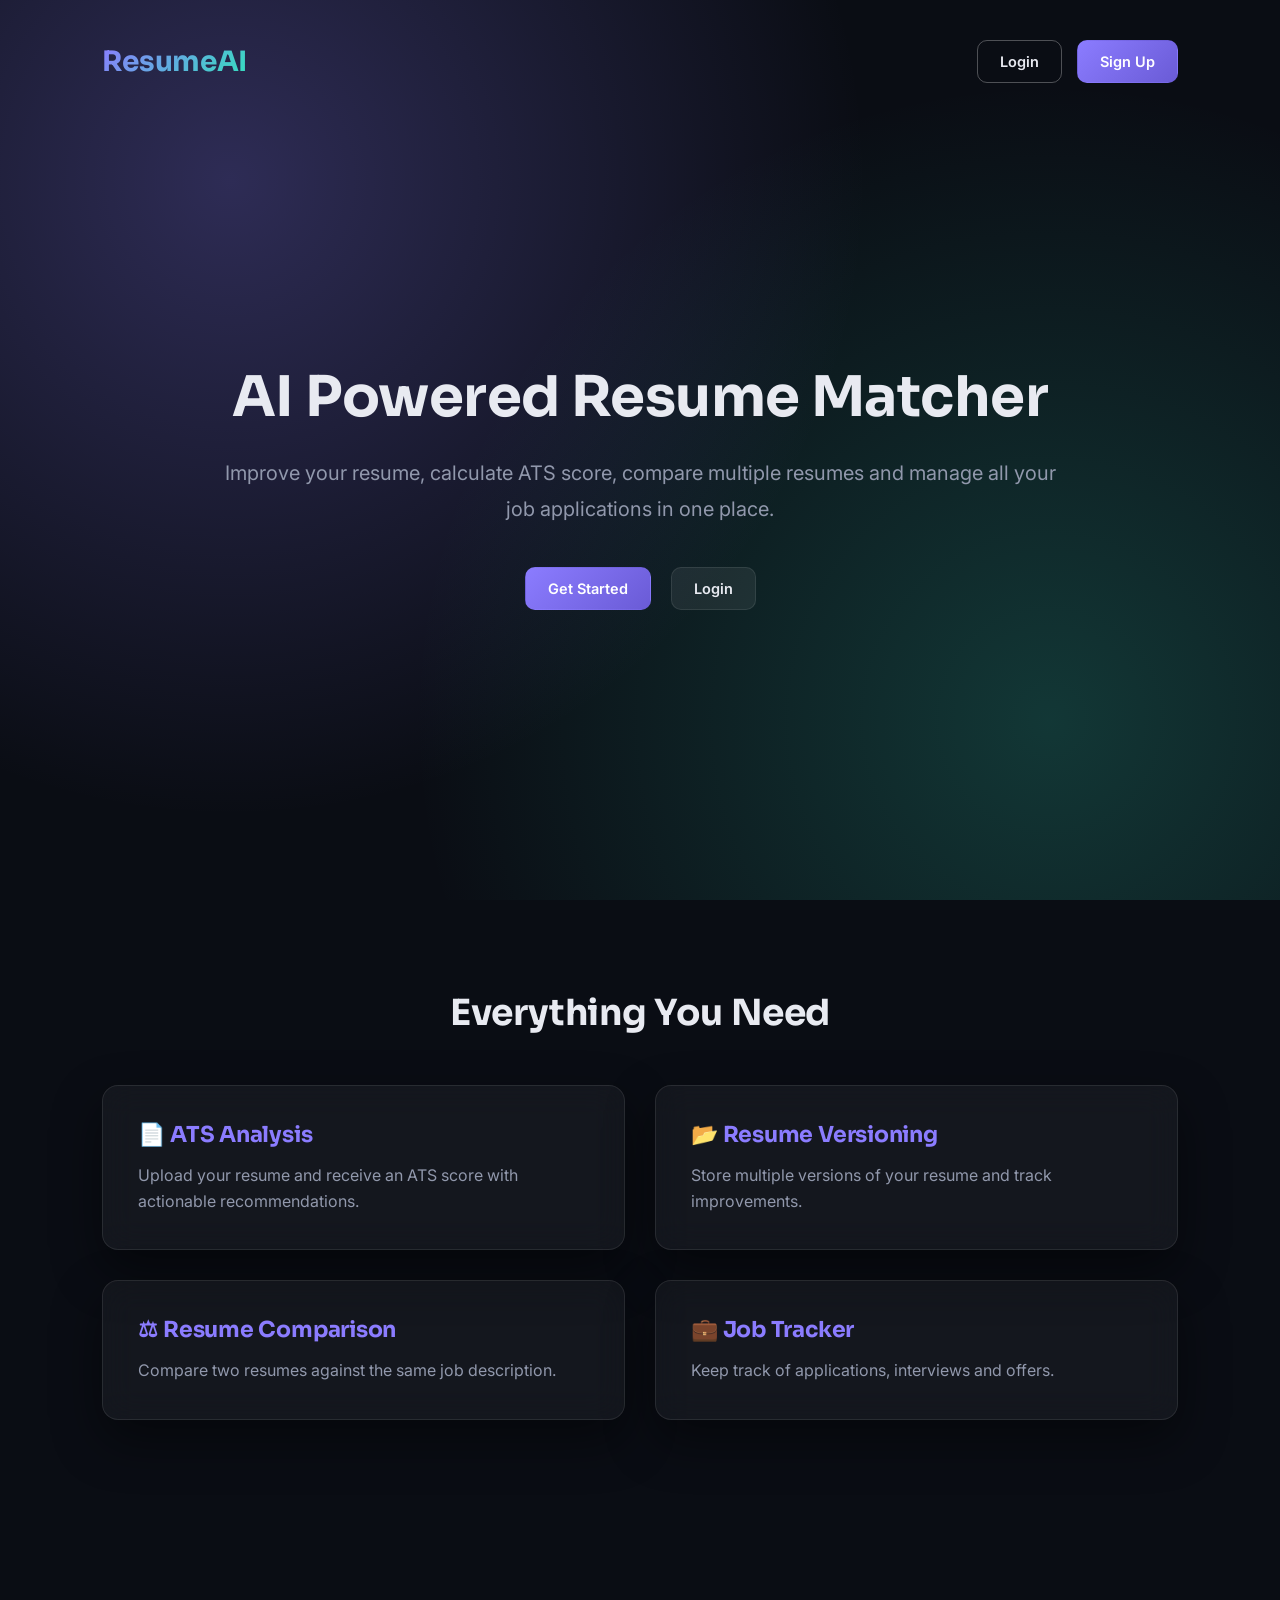
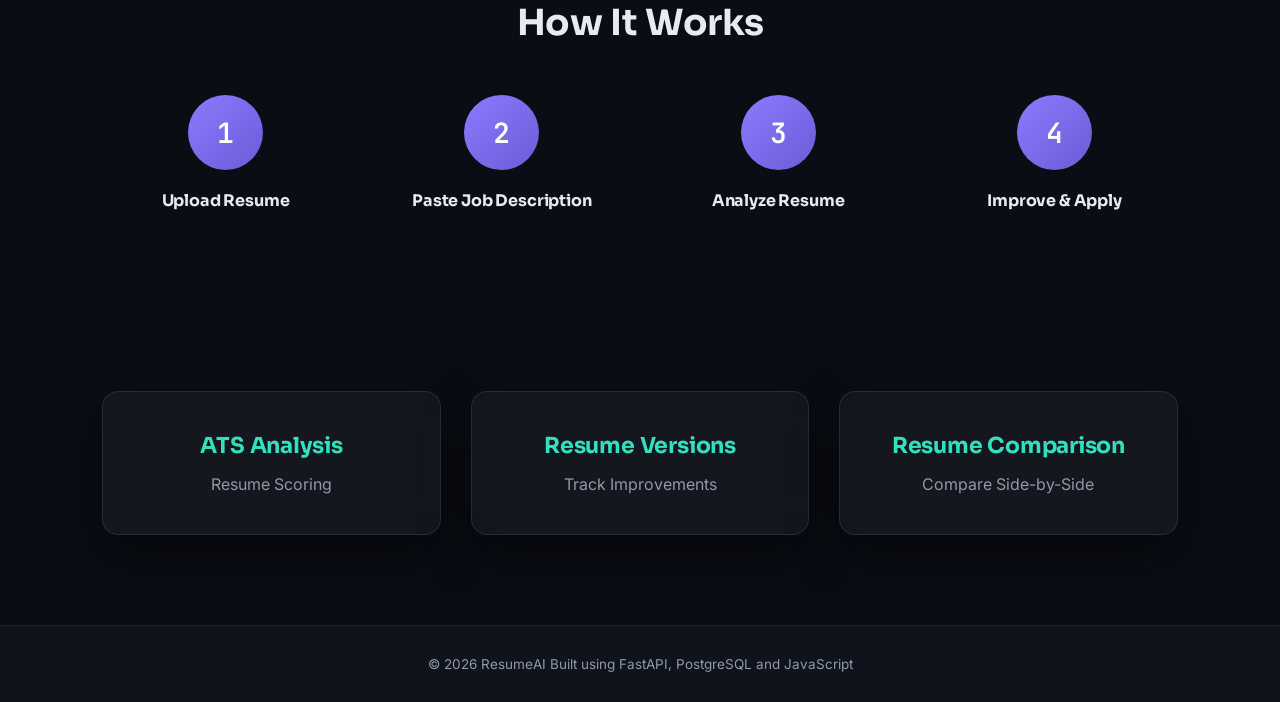
==== frontend/index.html @ e68b4805 "Initial ResumeAI deployment" ====
<!DOCTYPE html>
<html lang="en">

<head>

    <meta charset="UTF-8">

    <meta
        name="viewport"
        content="width=device-width, initial-scale=1.0">

    <title>

        ResumeAI

    </title>

    <link
        rel="stylesheet"
        href="css/style.css">

    <link
        rel="stylesheet"
        href="css/index.css">

</head>

<body>

<header class="hero">

    <nav class="navbar">

        <h2>

            ResumeAI

        </h2>

        <div>

            <a
                href="login.html"
                class="btn btn-outline">

                Login

            </a>

            <a
                href="signup.html"
                class="btn btn-primary">

                Sign Up

            </a>

        </div>

    </nav>

    <div class="hero-content">

        <h1>

            AI Powered Resume Matcher

        </h1>

        <p>

            Improve your resume, calculate ATS score,
            compare multiple resumes and manage all
            your job applications in one place.

        </p>

        <div class="hero-buttons">

            <a
                href="signup.html"
                class="btn btn-primary">

                Get Started

            </a>

            <a
                href="login.html"
                class="btn btn-secondary">

                Login

            </a>

        </div>

    </div>

</header>


<section class="features">

    <h2>

        Everything You Need

    </h2>

    <div class="feature-grid">

        <div class="card">

            <h3>

                📄 ATS Analysis

            </h3>

            <p>

                Upload your resume and receive
                an ATS score with actionable
                recommendations.

            </p>

        </div>

        <div class="card">

            <h3>

                📂 Resume Versioning

            </h3>

            <p>

                Store multiple versions of your
                resume and track improvements.

            </p>

        </div>

        <div class="card">

            <h3>

                ⚖ Resume Comparison

            </h3>

            <p>

                Compare two resumes against
                the same job description.

            </p>

        </div>

        <div class="card">

            <h3>

                💼 Job Tracker

            </h3>

            <p>

                Keep track of applications,
                interviews and offers.

            </p>

        </div>

    </div>

</section>


<section class="how-it-works">

    <h2>

        How It Works

    </h2>

    <div class="steps">

        <div class="step">

            <span>1</span>

            <h3>

                Upload Resume

            </h3>

        </div>

        <div class="step">

            <span>2</span>

            <h3>

                Paste Job Description

            </h3>

        </div>

        <div class="step">

            <span>3</span>

            <h3>

                Analyze Resume

            </h3>

        </div>

        <div class="step">

            <span>4</span>

            <h3>

                Improve & Apply

            </h3>

        </div>

    </div>

</section>


<section class="stats">

    <div class="card">

        <h2>

            ATS Analysis

        </h2>

        <p>

            Resume Scoring

        </p>

    </div>

    <div class="card">

        <h2>

            Resume Versions

        </h2>

        <p>

            Track Improvements

        </p>

    </div>

    <div class="card">

        <h2>

            Resume Comparison

        </h2>

        <p>

            Compare Side-by-Side

        </p>

    </div>

</section>


<footer>

    <p>

        © 2026 ResumeAI

        Built using FastAPI,
        PostgreSQL and JavaScript

    </p>

</footer>

<script src="js/api.js"></script>
<script src="js/index.js"></script>

</body>

</html>
---- frontend/css/style.css ----
/* ===========================
   Fonts
=========================== */
@import url('https://fonts.googleapis.com/css2?family=Sora:wght@400;600;700;800&family=Inter:wght@400;500;600&family=JetBrains+Mono:wght@400;500;600&display=swap');

/* ===========================
   Tokens
=========================== */
:root{
    --bg:#0a0d14;
    --bg-soft:#0f131c;
    --panel:rgba(255,255,255,.045);
    --panel-hover:rgba(255,255,255,.07);
    --border:rgba(255,255,255,.09);
    --border-soft:rgba(255,255,255,.06);

    --text:#e8eaf1;
    --text-dim:#9198ac;
    --text-faint:#5c6377;

    --violet:#8b7cff;
    --violet-dim:#6a5bd6;
    --teal:#33e0bd;
    --amber:#f5b84e;
    --rose:#ff6b81;

    --font-display:'Sora',sans-serif;
    --font-body:'Inter',sans-serif;
    --font-mono:'JetBrains Mono',monospace;

    --radius:16px;
    --radius-sm:10px;
    --shadow:0 20px 50px rgba(0,0,0,.45);
}

/* ===========================
   Reset
=========================== */
*{
    margin:0;
    padding:0;
    box-sizing:border-box;
}

body{
    font-family:var(--font-body);
    background:var(--bg);
    color:var(--text);
    min-height:100vh;
    position:relative;
}

/* Ambient scan-grid backdrop -- signature texture, fixed behind everything */
body::before{
    content:"";
    position:fixed;
    inset:0;
    z-index:-2;
    background-image:
        radial-gradient(circle at 18% 20%, rgba(139,124,255,.14), transparent 45%),
        radial-gradient(circle at 82% 78%, rgba(51,224,189,.10), transparent 45%),
        linear-gradient(rgba(255,255,255,.035) 1px, transparent 1px),
        linear-gradient(90deg, rgba(255,255,255,.035) 1px, transparent 1px);
    background-size:auto,auto,42px 42px,42px 42px;
    background-color:var(--bg);
}

a{
    text-decoration:none;
    color:inherit;
}

h1,h2,h3{
    font-family:var(--font-display);
    letter-spacing:-.01em;
}

/* ===========================
   Layout
=========================== */
.wrapper{
    display:flex;
    min-height:100vh;
}

/* ===========================
   Sidebar
=========================== */
.sidebar{
    width:250px;
    background:rgba(15,19,28,.65);
    backdrop-filter:blur(18px);
    -webkit-backdrop-filter:blur(18px);
    border-right:1px solid var(--border-soft);
    color:var(--text);
    padding:26px 20px;
    display:flex;
    flex-direction:column;
    position:relative;
}

.sidebar h2{
    margin-bottom:8px;
    font-size:22px;
    font-weight:700;
    text-align:center;
    background:linear-gradient(135deg,var(--violet),var(--teal));
    -webkit-background-clip:text;
    background-clip:text;
    color:transparent;
}

.sidebar h2::after{
    content:"ATS ANALYZER";
    display:block;
    font-family:var(--font-mono);
    font-size:9px;
    letter-spacing:.2em;
    color:var(--text-faint);
    background:none;
    -webkit-text-fill-color:var(--text-faint);
    text-align:center;
    margin-top:4px;
    margin-bottom:26px;
}

.sidebar a{
    display:flex;
    align-items:center;
    gap:10px;
    padding:13px 16px;
    margin-bottom:6px;
    border-radius:var(--radius-sm);
    color:var(--text-dim);
    font-size:14.5px;
    font-weight:500;
    transition:.2s ease;
    border:1px solid transparent;
}

.sidebar a:hover{
    background:var(--panel-hover);
    color:var(--text);
    border-color:var(--border-soft);
}

.sidebar .active{
    background:linear-gradient(135deg, rgba(139,124,255,.18), rgba(51,224,189,.10));
    color:var(--text);
    font-weight:600;
    border:1px solid rgba(139,124,255,.35);
}

/* ===========================
   Main
=========================== */
.main{
    flex:1;
    padding:36px 40px;
}

/* ===========================
   Navbar
=========================== */
.navbar{
    display:flex;
    justify-content:space-between;
    align-items:center;
    margin-bottom:32px;
}

.navbar h1{
    font-size:28px;
    font-weight:700;
    color:var(--text);
}

.navbar p{
    margin-top:6px;
    color:var(--text-dim);
    font-size:14.5px;
}

.user-box{
    display:flex;
    align-items:center;
    gap:15px;
}

/* ===========================
   Cards (glass)
=========================== */
.card{
    background:var(--panel);
    border:1px solid var(--border);
    border-radius:var(--radius);
    box-shadow:var(--shadow);
    backdrop-filter:blur(16px);
    -webkit-backdrop-filter:blur(16px);
    padding:24px;
    position:relative;
    overflow:hidden;
}

/* signature scan-line sweep across the top edge of every card */
.card::before{
    content:"";
    position:absolute;
    top:0;
    left:-40%;
    width:40%;
    height:1px;
    background:linear-gradient(90deg, transparent, var(--teal), var(--violet), transparent);
    animation:scan 5.5s linear infinite;
    opacity:.8;
}

@keyframes scan{
    0%{ left:-40%; }
    100%{ left:100%; }
}

.grid{
    display:grid;
    grid-template-columns:repeat(auto-fit,minmax(220px,1fr));
    gap:20px;
}

/* ===========================
   Stats
=========================== */
.stat{
    text-align:center;
}

.stat h2{
    font-family:var(--font-mono);
    color:var(--teal);
    font-size:32px;
    font-weight:600;
    margin-bottom:8px;
}

.stat p{
    color:var(--text-dim);
    font-size:13.5px;
    text-transform:uppercase;
    letter-spacing:.06em;
}

/* ===========================
   Buttons
=========================== */
.btn{
    display:inline-block;
    text-align:center;
    padding:12px 22px;
    border:1px solid transparent;
    border-radius:var(--radius-sm);
    cursor:pointer;
    transition:.2s ease;
    font-size:14.5px;
    font-weight:600;
    font-family:var(--font-body);
}

.btn-primary{
    background:linear-gradient(135deg,var(--violet),var(--violet-dim));
    color:#fff;
}
.btn-primary:hover{
    filter:brightness(1.12);
    transform:translateY(-1px);
}

.btn-success{
    background:rgba(51,224,189,.14);
    color:var(--teal);
    border-color:rgba(51,224,189,.35);
}
.btn-success:hover{
    background:rgba(51,224,189,.22);
}

.btn-danger{
    background:rgba(255,107,129,.14);
    color:var(--rose);
    border-color:rgba(255,107,129,.35);
}
.btn-danger:hover{
    background:rgba(255,107,129,.22);
}

.btn-warning{
    background:rgba(245,184,78,.14);
    color:var(--amber);
    border-color:rgba(245,184,78,.35);
}
.btn-warning:hover{
    background:rgba(245,184,78,.22);
}

.btn-secondary{
    background:rgba(255,255,255,.07);
    color:var(--text);
    border-color:var(--border);
}
.btn-secondary:hover{
    background:rgba(255,255,255,.13);
}

.btn-outline{
    background:transparent;
    color:var(--text);
    border:1px solid rgba(255,255,255,.28);
}
.btn-outline:hover{
    background:rgba(255,255,255,.08);
    border-color:var(--violet);
}

/* ===========================
   Forms
=========================== */
input,
textarea,
select{
    width:100%;
    padding:12px 14px;
    margin-top:8px;
    margin-bottom:18px;
    background:rgba(255,255,255,.03);
    border:1px solid var(--border);
    border-radius:var(--radius-sm);
    font-size:14.5px;
    font-family:var(--font-body);
    color:var(--text);
}

input::placeholder,
textarea::placeholder{
    color:var(--text-faint);
}

input:focus,
textarea:focus,
select:focus{
    outline:none;
    border-color:var(--violet);
    box-shadow:0 0 0 3px rgba(139,124,255,.18);
}

select option{
    background:var(--bg-soft);
    color:var(--text);
}

/* ===========================
   Tables
=========================== */
table{
    width:100%;
    border-collapse:collapse;
}

th{
    background:rgba(139,124,255,.12);
    color:var(--text);
    padding:12px;
    text-align:left;
    font-family:var(--font-display);
    font-weight:600;
    font-size:13.5px;
}

td{
    padding:12px;
    border-bottom:1px solid var(--border-soft);
    color:var(--text-dim);
}

/* ===========================
   Section
=========================== */
.section{
    margin-top:30px;
}

/* ===========================
   Responsive
=========================== */
@media(max-width:900px){
    .wrapper{
        flex-direction:column;
    }
    .sidebar{
        width:100%;
    }
    .navbar{
        flex-direction:column;
        gap:15px;
        align-items:flex-start;
    }
    .main{
        padding:24px 20px;
    }
}

/* ===========================
   Toast Notifications
=========================== */
.toast{
    position:fixed;
    bottom:24px;
    right:24px;
    min-width:260px;
    max-width:360px;
    padding:14px 18px;
    border-radius:var(--radius-sm);
    background:rgba(15,19,28,.92);
    backdrop-filter:blur(16px);
    -webkit-backdrop-filter:blur(16px);
    border:1px solid var(--border);
    border-left:4px solid var(--violet);
    color:var(--text);
    font-family:var(--font-body);
    font-size:14px;
    line-height:1.4;
    box-shadow:0 20px 45px rgba(0,0,0,.5);
    opacity:0;
    transform:translateY(16px);
    transition:opacity .3s ease, transform .3s ease;
    z-index:9999;
}

.toast.show{
    opacity:1;
    transform:translateY(0);
}

.toast.success{
    border-left-color:var(--teal);
}

.toast.error{
    border-left-color:var(--rose);
}

.toast.warning{
    border-left-color:var(--amber);
}

.toast.info{
    border-left-color:var(--violet);
}

/* ===========================
   Confirm Modal
=========================== */
.confirm-overlay{
    position:fixed;
    inset:0;
    background:rgba(0,0,0,.55);
    display:flex;
    justify-content:center;
    align-items:center;
    opacity:0;
    transition:opacity .2s ease;
    z-index:10000;
}

.confirm-overlay.show{
    opacity:1;
}

.confirm-box{
    background:var(--panel);
    border:1px solid var(--border);
    backdrop-filter:blur(20px);
    -webkit-backdrop-filter:blur(20px);
    border-radius:var(--radius);
    padding:28px 30px;
    max-width:380px;
    width:90%;
    box-shadow:0 25px 60px rgba(0,0,0,.55);
    transform:translateY(10px);
    transition:transform .2s ease;
}

.confirm-overlay.show .confirm-box{
    transform:translateY(0);
}

.confirm-message{
    color:var(--text);
    font-size:15px;
    line-height:1.5;
    margin-bottom:22px;
}

.confirm-actions{
    display:flex;
    justify-content:flex-end;
    gap:12px;
}

/* ===========================
   Score Breakdown
=========================== */
.breakdown-row{
    margin-bottom:16px;
}

.breakdown-label{
    display:flex;
    justify-content:space-between;
    font-size:13.5px;
    color:var(--text-dim);
    margin-bottom:6px;
}

.breakdown-bar{
    width:100%;
    height:8px;
    background:rgba(255,255,255,.07);
    border-radius:6px;
    overflow:hidden;
}

.breakdown-fill{
    height:100%;
    background:linear-gradient(90deg,var(--violet),var(--teal));
    border-radius:6px;
    transition:width .4s ease;
}

.breakdown-empty{
    color:var(--text-dim);
    font-size:14px;
}

.breakdown-caption{
    font-size:12px;
    color:var(--text-dim);
    font-style:italic;
    margin-top:4px;
}
---- frontend/css/index.css ----
/* =========================================
   Hero Section
========================================= */

.hero{

    min-height:100vh;

    background:
        radial-gradient(circle at 18% 20%, rgba(139,124,255,.28), transparent 50%),
        radial-gradient(circle at 82% 80%, rgba(51,224,189,.20), transparent 50%),
        var(--bg);

    color:var(--text);

    padding:40px 8%;

    display:flex;

    flex-direction:column;

}


/* =========================================
   Navbar
========================================= */

.navbar{

    display:flex;

    justify-content:space-between;

    align-items:center;

}

.navbar h2{

    font-family:var(--font-display);

    font-size:28px;

    font-weight:700;

    background:linear-gradient(135deg,var(--violet),var(--teal));

    -webkit-background-clip:text;

    background-clip:text;

    color:transparent;

}

.navbar div{

    display:flex;

    gap:15px;

}


/* =========================================
   Hero Content
========================================= */

.hero-content{

    flex:1;

    display:flex;

    flex-direction:column;

    justify-content:center;

    align-items:center;

    text-align:center;

    max-width:850px;

    margin:auto;

}

.hero-content h1{

    font-family:var(--font-display);

    font-size:56px;

    font-weight:700;

    margin-bottom:25px;

    line-height:1.15;

    color:var(--text);

}

.hero-content p{

    font-size:20px;

    line-height:1.8;

    color:var(--text-dim);

    margin-bottom:40px;

}

.hero-buttons{

    display:flex;

    gap:20px;

    flex-wrap:wrap;

    justify-content:center;

}


/* =========================================
   Sections
========================================= */

section{

    padding:90px 8%;

}

section h2{

    text-align:center;

    font-family:var(--font-display);

    font-size:36px;

    font-weight:700;

    margin-bottom:50px;

    color:var(--text);

}


/* =========================================
   Features
========================================= */

.feature-grid{

    display:grid;

    grid-template-columns:
        repeat(2,1fr);

    gap:30px;

}

.feature-grid .card{

    padding:35px;

}

.feature-grid h3{

    margin-bottom:15px;

    font-size:22px;

    font-family:var(--font-display);

    color:var(--violet);

}

.feature-grid p{

    color:var(--text-dim);

    line-height:1.6;

}


/* =========================================
   How It Works
========================================= */

.steps{

    display:grid;

    grid-template-columns:
        repeat(4,1fr);

    gap:30px;

}

.step{

    text-align:center;

}

.step span{

    width:75px;

    height:75px;

    display:flex;

    justify-content:center;

    align-items:center;

    margin:auto;

    margin-bottom:20px;

    border-radius:50%;

    background:linear-gradient(135deg,var(--violet),var(--violet-dim));

    color:white;

    font-family:var(--font-mono);

    font-size:28px;

    font-weight:600;

}

.step h3{

    color:var(--text);

    font-size:16px;

}


/* =========================================
   Stats
========================================= */

.stats{

    display:grid;

    grid-template-columns:
        repeat(3,1fr);

    gap:30px;

}

.stats .card{

    text-align:center;

    padding:40px;

}

.stats h2{

    font-family:var(--font-display);

    color:var(--teal);

    font-size:22px;

    margin-bottom:15px;

}

.stats p{

    color:var(--text-dim);

}


/* =========================================
   Footer
========================================= */

footer{

    padding:30px;

    text-align:center;

    background:var(--bg-soft);

    color:var(--text-dim);

    border-top:1px solid var(--border-soft);

    font-size:13.5px;

}


/* =========================================
   Responsive
========================================= */

@media(max-width:900px){

    .hero-content h1{

        font-size:40px;

    }

    .feature-grid{

        grid-template-columns:1fr;

    }

    .steps{

        grid-template-columns:1fr 1fr;

    }

    .stats{

        grid-template-columns:1fr;

    }

}

@media(max-width:600px){

    .navbar{

        flex-direction:column;

        gap:20px;

    }

    .steps{

        grid-template-columns:1fr;

    }

    .hero-content h1{

        font-size:32px;

    }

    .hero-content p{

        font-size:17px;

    }

}
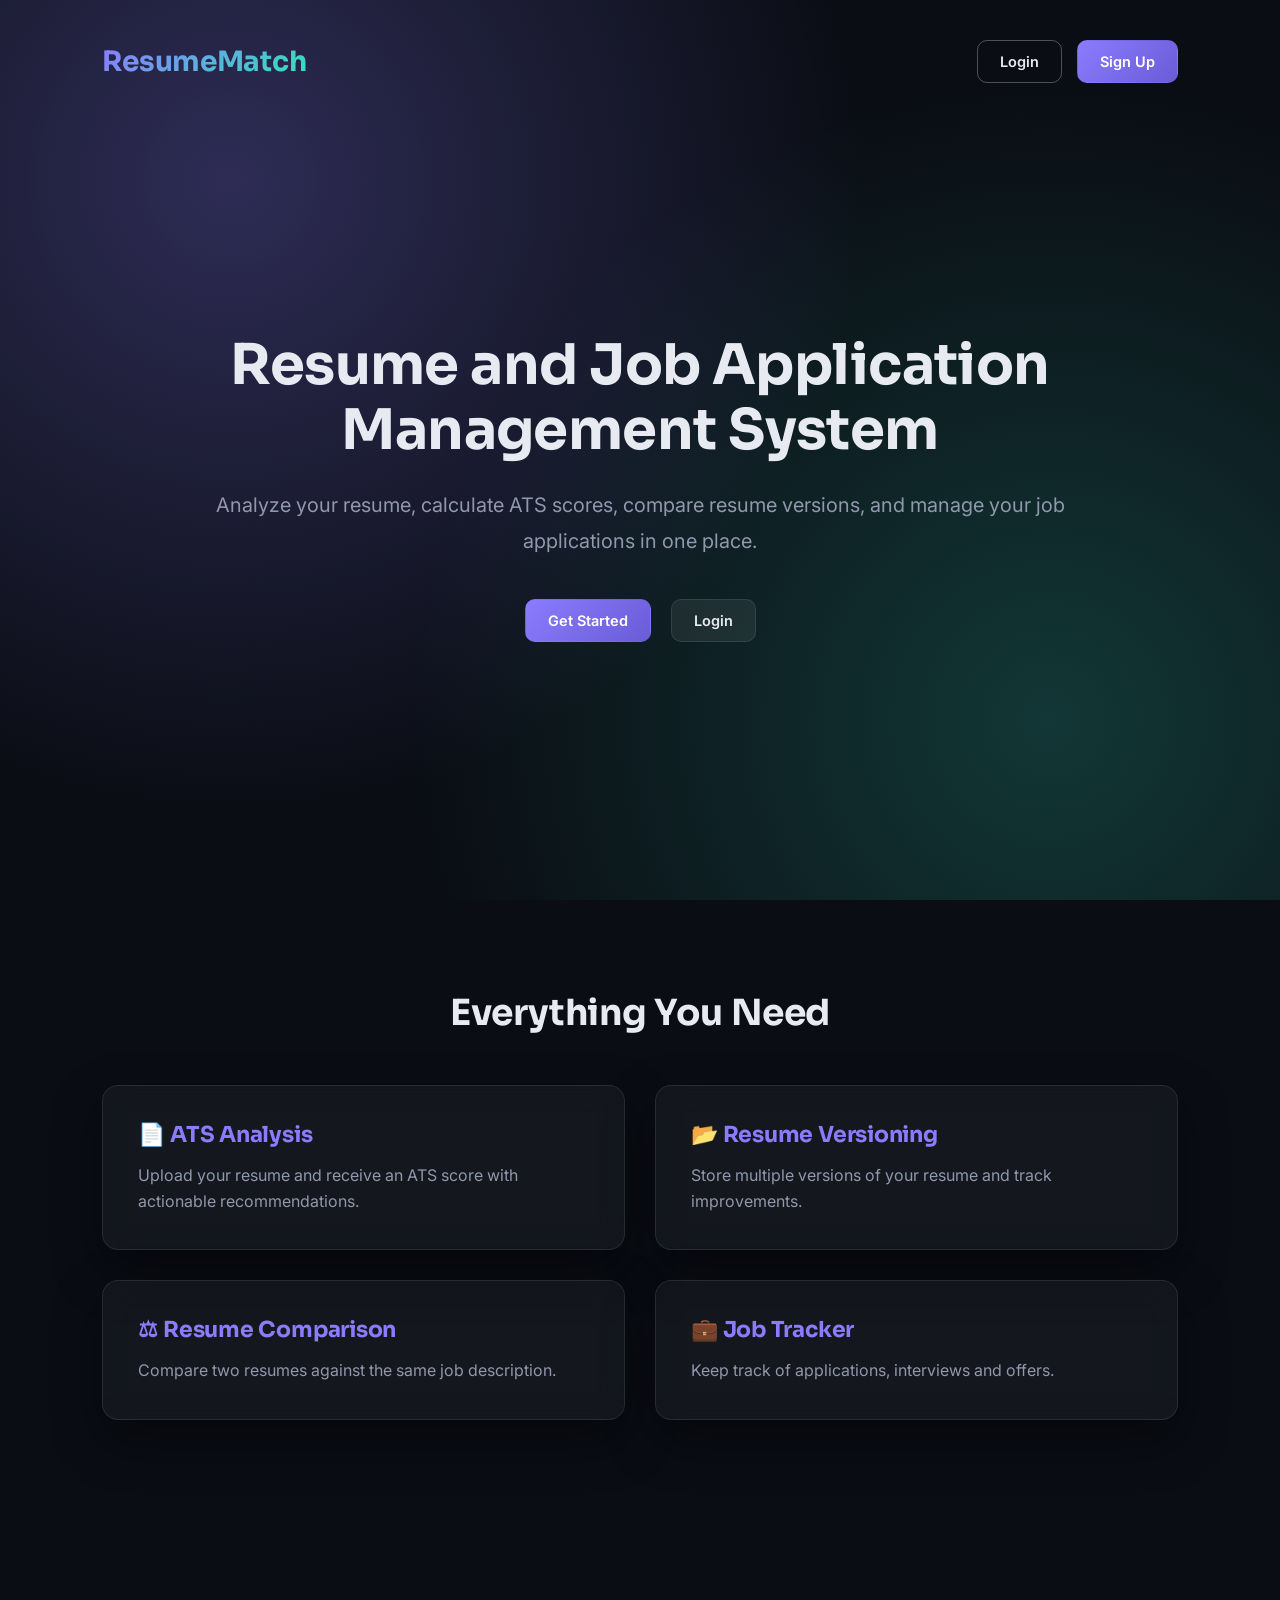
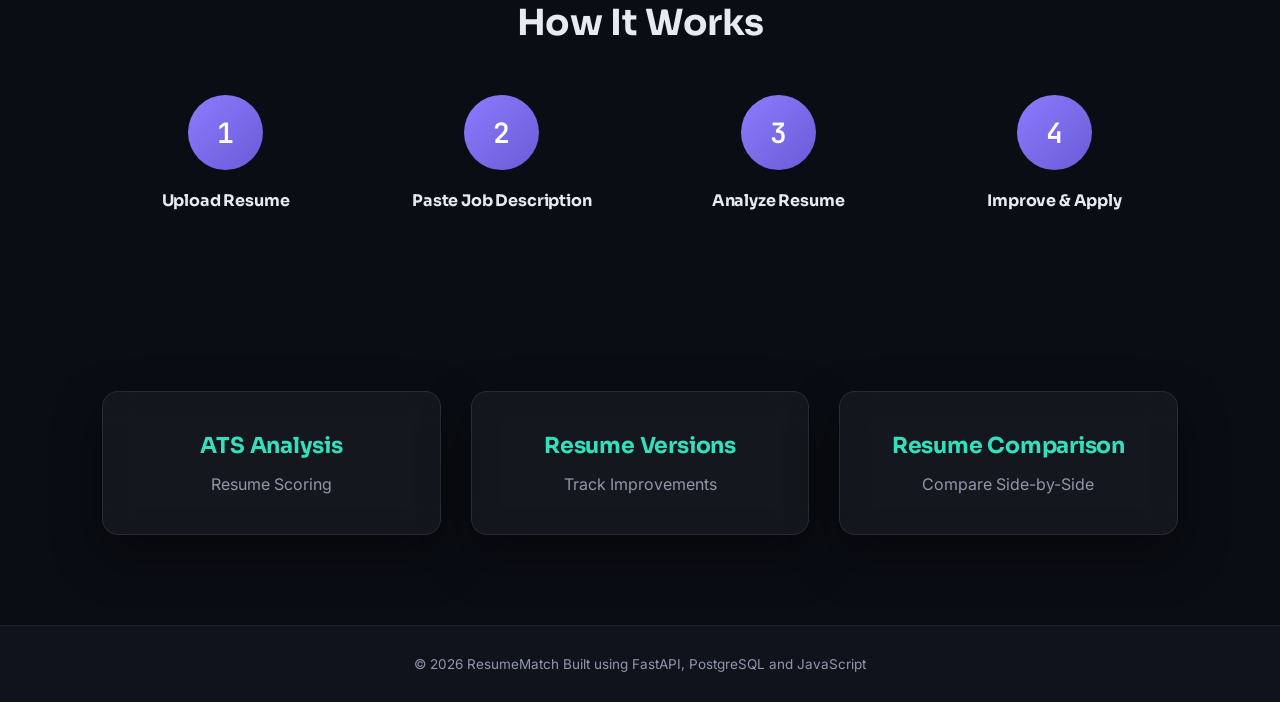
==== commit c7f5e35c: "Rename project to ResumeMatch and update branding" ====
--- a/frontend/index.html
+++ b/frontend/index.html
@@ -1,28 +1,15 @@
+
 <!DOCTYPE html>
 <html lang="en">
 
 <head>
+    <meta charset="UTF-8">
+    <meta name="viewport" content="width=device-width, initial-scale=1.0">
 
-    <meta charset="UTF-8">
+    <title>ResumeMatch</title>
 
-    <meta
-        name="viewport"
-        content="width=device-width, initial-scale=1.0">
-
-    <title>
-
-        ResumeAI
-
-    </title>
-
-    <link
-        rel="stylesheet"
-        href="css/style.css">
-
-    <link
-        rel="stylesheet"
-        href="css/index.css">
-
+    <link rel="stylesheet" href="css/style.css">
+    <link rel="stylesheet" href="css/index.css">
 </head>
 
 <body>
@@ -30,292 +17,144 @@
 <header class="hero">
 
     <nav class="navbar">
-
-        <h2>
-
-            ResumeAI
-
-        </h2>
+        <h2>ResumeMatch</h2>
 
         <div>
-
-            <a
-                href="login.html"
-                class="btn btn-outline">
-
+            <a href="login.html" class="btn btn-outline">
                 Login
-
             </a>
 
-            <a
-                href="signup.html"
-                class="btn btn-primary">
-
+            <a href="signup.html" class="btn btn-primary">
                 Sign Up
-
             </a>
-
         </div>
-
     </nav>
 
     <div class="hero-content">
 
         <h1>
-
-            AI Powered Resume Matcher
-
+            Resume and Job Application Management System
         </h1>
 
         <p>
-
-            Improve your resume, calculate ATS score,
-            compare multiple resumes and manage all
-            your job applications in one place.
-
+            Analyze your resume, calculate ATS scores, compare resume versions, and manage your job applications in one place.
         </p>
 
         <div class="hero-buttons">
-
-            <a
-                href="signup.html"
-                class="btn btn-primary">
-
+            <a href="signup.html" class="btn btn-primary">
                 Get Started
-
             </a>
 
-            <a
-                href="login.html"
-                class="btn btn-secondary">
-
+            <a href="login.html" class="btn btn-secondary">
                 Login
-
             </a>
-
         </div>
 
     </div>
 
 </header>
 
-
 <section class="features">
 
-    <h2>
-
-        Everything You Need
-
-    </h2>
+    <h2>Everything You Need</h2>
 
     <div class="feature-grid">
 
         <div class="card">
-
-            <h3>
-
-                📄 ATS Analysis
-
-            </h3>
-
+            <h3>📄 ATS Analysis</h3>
             <p>
-
                 Upload your resume and receive
                 an ATS score with actionable
                 recommendations.
-
             </p>
-
         </div>
 
         <div class="card">
-
-            <h3>
-
-                📂 Resume Versioning
-
-            </h3>
-
+            <h3>📂 Resume Versioning</h3>
             <p>
-
                 Store multiple versions of your
                 resume and track improvements.
-
             </p>
-
         </div>
 
         <div class="card">
-
-            <h3>
-
-                ⚖ Resume Comparison
-
-            </h3>
-
+            <h3>⚖ Resume Comparison</h3>
             <p>
-
                 Compare two resumes against
                 the same job description.
-
             </p>
-
         </div>
 
         <div class="card">
-
-            <h3>
-
-                💼 Job Tracker
-
-            </h3>
-
+            <h3>💼 Job Tracker</h3>
             <p>
-
                 Keep track of applications,
                 interviews and offers.
-
             </p>
-
         </div>
 
     </div>
 
 </section>
 
-
 <section class="how-it-works">
 
-    <h2>
-
-        How It Works
-
-    </h2>
+    <h2>How It Works</h2>
 
     <div class="steps">
 
         <div class="step">
-
             <span>1</span>
-
-            <h3>
-
-                Upload Resume
-
-            </h3>
-
+            <h3>Upload Resume</h3>
         </div>
 
         <div class="step">
-
             <span>2</span>
-
-            <h3>
-
-                Paste Job Description
-
-            </h3>
-
+            <h3>Paste Job Description</h3>
         </div>
 
         <div class="step">
-
             <span>3</span>
-
-            <h3>
-
-                Analyze Resume
-
-            </h3>
-
+            <h3>Analyze Resume</h3>
         </div>
 
         <div class="step">
-
             <span>4</span>
-
-            <h3>
-
-                Improve & Apply
-
-            </h3>
-
+            <h3>Improve & Apply</h3>
         </div>
 
     </div>
 
 </section>
 
-
 <section class="stats">
 
     <div class="card">
-
-        <h2>
-
-            ATS Analysis
-
-        </h2>
-
-        <p>
-
-            Resume Scoring
-
-        </p>
-
+        <h2>ATS Analysis</h2>
+        <p>Resume Scoring</p>
     </div>
 
     <div class="card">
-
-        <h2>
-
-            Resume Versions
-
-        </h2>
-
-        <p>
-
-            Track Improvements
-
-        </p>
-
+        <h2>Resume Versions</h2>
+        <p>Track Improvements</p>
     </div>
 
     <div class="card">
-
-        <h2>
-
-            Resume Comparison
-
-        </h2>
-
-        <p>
-
-            Compare Side-by-Side
-
-        </p>
-
+        <h2>Resume Comparison</h2>
+        <p>Compare Side-by-Side</p>
     </div>
 
 </section>
 
-
 <footer>
-
     <p>
-
-        © 2026 ResumeAI
-
-        Built using FastAPI,
-        PostgreSQL and JavaScript
-
+        © 2026 ResumeMatch
+        Built using FastAPI, PostgreSQL and JavaScript
     </p>
-
 </footer>
 
 <script src="js/api.js"></script>
 <script src="js/index.js"></script>
 
 </body>
-
-</html>+</html>
--- a/frontend/css/style.css
+++ b/frontend/css/style.css
@@ -111,7 +111,7 @@
 }
 
 .sidebar h2::after{
-    content:"ATS ANALYZER";
+    content:"RESUME & CAREER MANAGER";
     display:block;
     font-family:var(--font-mono);
     font-size:9px;
